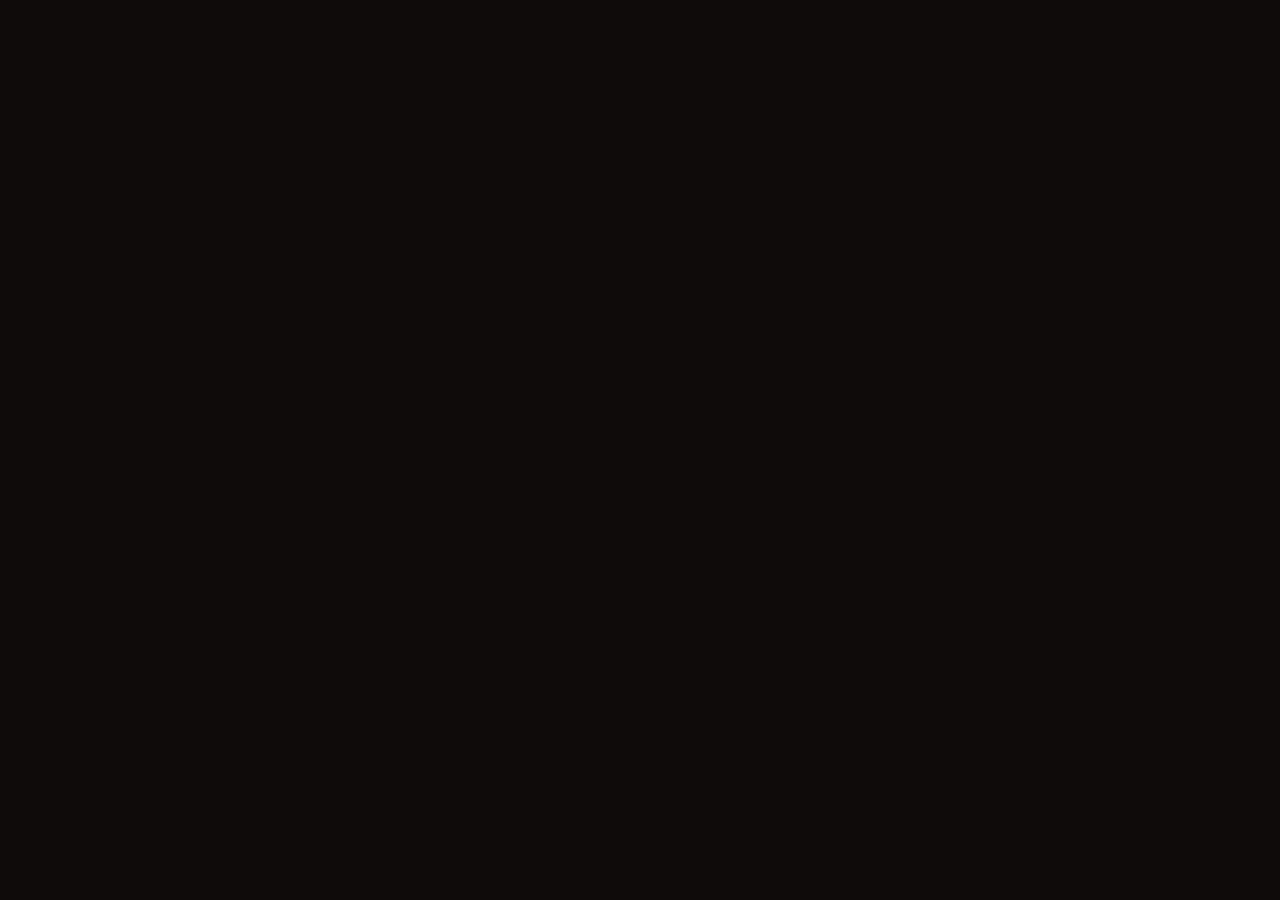
==== index.html @ 7482bf9f "scaffold: base CSS tokens, vendor libs, index.html skeleton" ====
<!doctype html>
<html lang="id">
<head>
  <meta charset="utf-8" />
  <meta name="viewport" content="width=device-width, initial-scale=1" />
  <title>Pedesan — Pedas yang bikin nagih</title>
  <meta name="description" content="Pedesan: usus, paru, babat, empal. Pedas legit, dari dapur Kediri." />
  <link rel="preconnect" href="https://fonts.googleapis.com" />
  <link rel="preconnect" href="https://fonts.gstatic.com" crossorigin />
  <link href="https://fonts.googleapis.com/css2?family=Anton&family=Inter:wght@400;500;600;700&display=swap" rel="stylesheet" />
  <link rel="stylesheet" href="vendor/locomotive-scroll.min.css" />
  <link rel="stylesheet" href="css/tokens.css" />
  <link rel="stylesheet" href="css/base.css" />
  <link rel="stylesheet" href="css/chat-widget.css" />
  <link rel="stylesheet" href="css/landing.css" />
</head>
<body>
  <main data-scroll-container>
    <!-- sections inserted by later tasks -->
  </main>

  <script src="vendor/gsap.min.js"></script>
  <script src="vendor/ScrollTrigger.min.js"></script>
  <script src="vendor/locomotive-scroll.min.js"></script>
  <script src="js/utils.js"></script>
  <script src="js/mock-data.js"></script>
  <script src="js/api.js"></script>
  <script src="js/store.js"></script>
  <script src="js/chat-widget.js"></script>
  <script src="js/landing.js"></script>
</body>
</html>
---- css/tokens.css ----
/* css/tokens.css — Pedesan brand tokens */
:root {
  /* Colors */
  --bg-0: #0e0b0a;             /* deep charcoal page */
  --bg-1: #181210;             /* elevated surface */
  --bg-2: #221916;             /* card */
  --fg-0: #f5efe6;             /* cream text */
  --fg-1: #cbbfae;             /* muted text */
  --fg-2: #8a7e6e;             /* dim text */
  --accent: #ff3b1f;           /* fiery red */
  --accent-2: #ffa41b;         /* ember orange */
  --danger: #ff3b30;
  --success: #2ecc71;
  --warning: #ffb020;
  --info: #3aa1ff;

  /* Spacing */
  --s-1: 4px; --s-2: 8px; --s-3: 12px; --s-4: 16px;
  --s-5: 24px; --s-6: 32px; --s-7: 48px; --s-8: 64px; --s-9: 96px;

  /* Radius */
  --r-1: 4px; --r-2: 8px; --r-3: 12px; --r-4: 20px; --r-full: 999px;

  /* Type scale */
  --fs-xs: 12px; --fs-sm: 14px; --fs-md: 16px; --fs-lg: 18px;
  --fs-xl: 22px; --fs-2xl: 28px; --fs-3xl: 40px; --fs-4xl: 64px; --fs-5xl: 112px;

  /* Fonts */
  --font-display: 'Anton', 'Bebas Neue', Impact, sans-serif;
  --font-body: 'Inter', system-ui, -apple-system, Segoe UI, Roboto, sans-serif;

  /* Layout */
  --container: 1200px;
  --z-nav: 50; --z-cart: 60; --z-chat: 70; --z-modal: 80;

  /* Motion */
  --ease-out: cubic-bezier(.2,.7,.2,1);
  --ease-spring: cubic-bezier(.34,1.56,.64,1);
  --d-fast: 150ms; --d-base: 300ms; --d-slow: 600ms;
}
---- css/base.css ----
/* css/base.css — reset, typography, utilities */
*, *::before, *::after { box-sizing: border-box; }
html, body { margin: 0; padding: 0; }
body {
  background: var(--bg-0);
  color: var(--fg-0);
  font-family: var(--font-body);
  font-size: var(--fs-md);
  line-height: 1.5;
  -webkit-font-smoothing: antialiased;
  overflow-x: hidden;
}
img, video { display: block; max-width: 100%; height: auto; }
button { font: inherit; color: inherit; cursor: pointer; }
a { color: inherit; text-decoration: none; }
h1, h2, h3, h4 { font-family: var(--font-display); font-weight: 400; letter-spacing: .02em; margin: 0; line-height: 1; }
p { margin: 0 0 var(--s-4); }

/* utilities */
.container { max-width: var(--container); margin: 0 auto; padding: 0 var(--s-5); }
.sr-only { position: absolute; width: 1px; height: 1px; padding: 0; margin: -1px; overflow: hidden; clip: rect(0,0,0,0); white-space: nowrap; border: 0; }
.btn {
  display: inline-flex; align-items: center; justify-content: center;
  padding: var(--s-3) var(--s-5); border-radius: var(--r-full); border: 0;
  background: var(--accent); color: #fff; font-weight: 600;
  transition: transform var(--d-fast) var(--ease-out), background var(--d-fast);
}
.btn:hover { background: var(--accent-2); }
.btn:active { transform: scale(.96); }
.btn--ghost { background: transparent; border: 1px solid var(--fg-2); color: var(--fg-0); }
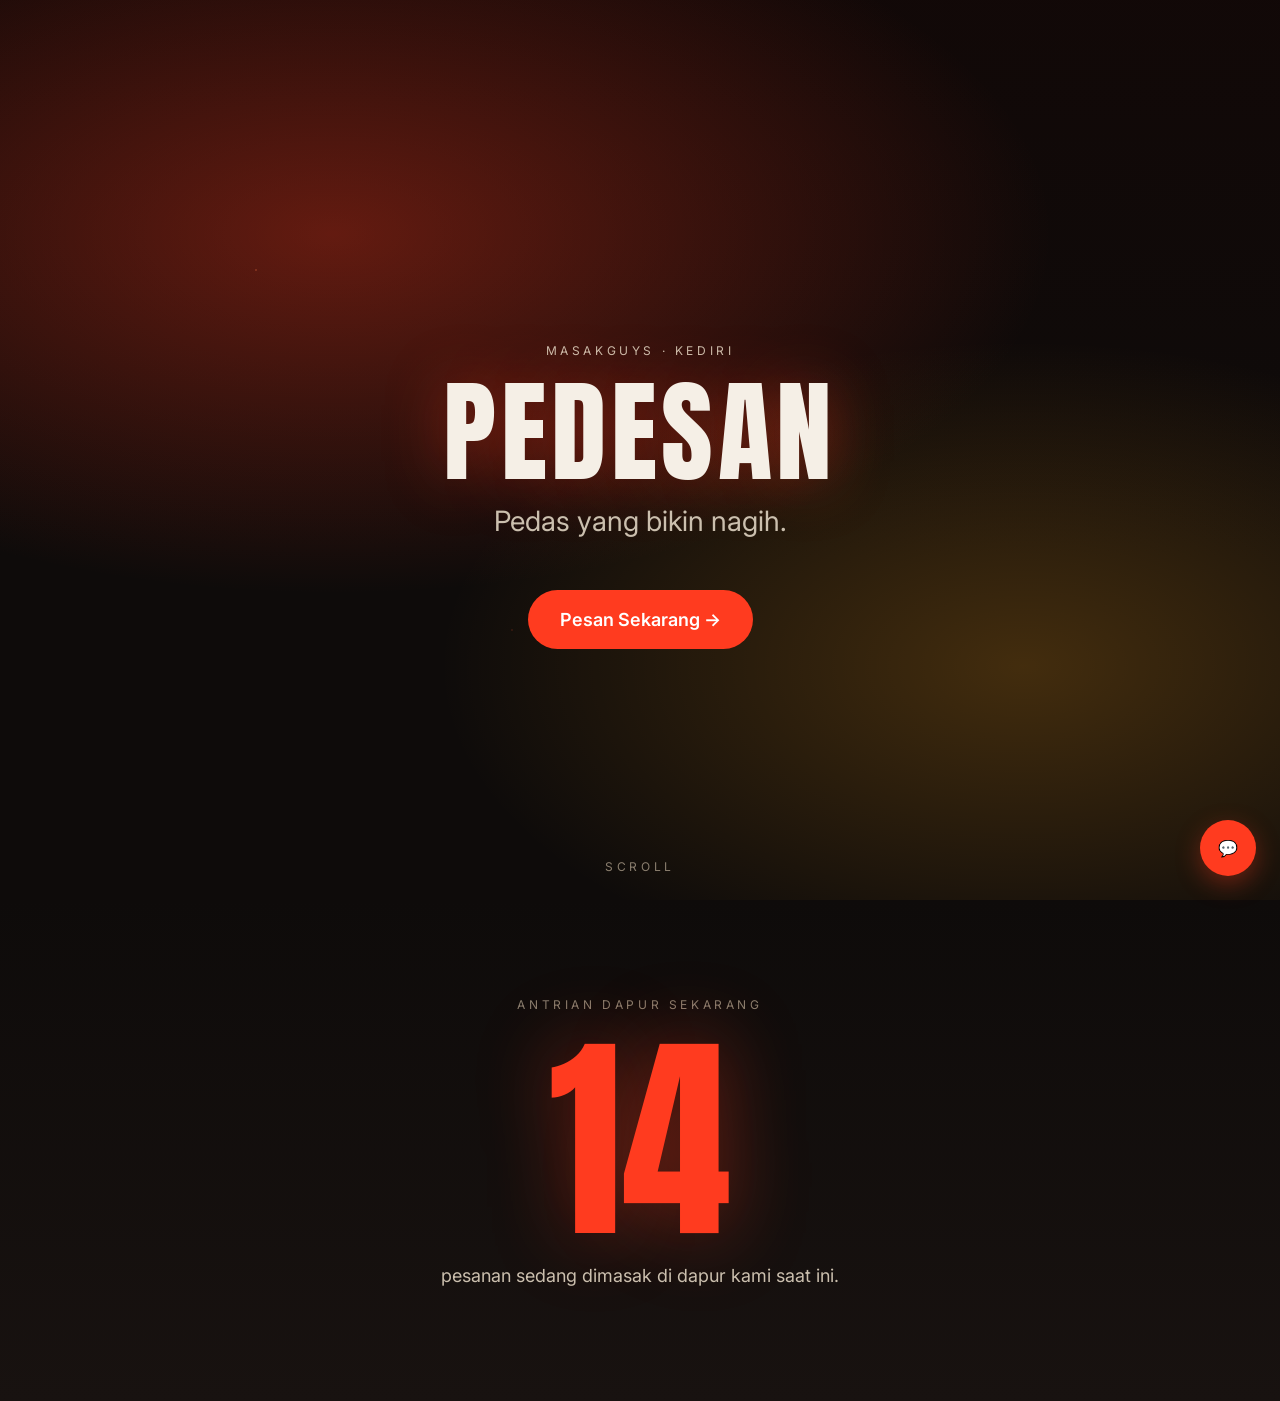
==== commit 872f58e3: "feat: landing hero + live queue counter with animated tick" ====
--- a/index.html
+++ b/index.html
@@ -16,7 +16,29 @@
 </head>
 <body>
   <main data-scroll-container>
-    <!-- sections inserted by later tasks -->
+
+    <!-- HERO -->
+    <section class="hero" data-scroll-section>
+      <div class="hero__bg" data-scroll data-scroll-speed="-3"></div>
+      <div class="hero__embers" aria-hidden="true"></div>
+      <div class="hero__inner container" data-scroll data-scroll-speed="1">
+        <p class="hero__eyebrow">MasakGuys · Kediri</p>
+        <h1 class="hero__title">PEDESAN</h1>
+        <p class="hero__tagline">Pedas yang bikin nagih.</p>
+        <a class="btn hero__cta" href="order.html">Pesan Sekarang →</a>
+      </div>
+      <div class="hero__scrollhint" aria-hidden="true">scroll</div>
+    </section>
+
+    <!-- LIVE QUEUE -->
+    <section class="queue" data-scroll-section>
+      <div class="container queue__inner">
+        <p class="queue__label">Antrian dapur sekarang</p>
+        <div class="queue__count" data-queue-count aria-live="polite">0</div>
+        <p class="queue__tag">pesanan sedang dimasak di dapur kami saat ini.</p>
+      </div>
+    </section>
+
   </main>
 
   <script src="vendor/gsap.min.js"></script>
--- a/css/chat-widget.css
+++ b/css/chat-widget.css
@@ -0,0 +1,56 @@
+/* css/chat-widget.css */
+.chat-fab {
+  position: fixed; right: var(--s-5); bottom: var(--s-5);
+  width: 56px; height: 56px; border-radius: 50%;
+  background: var(--accent); color: #fff;
+  display: grid; place-items: center;
+  box-shadow: 0 8px 24px rgba(255,59,31,.35);
+  z-index: var(--z-chat); border: 0;
+  transition: transform var(--d-fast) var(--ease-out);
+}
+.chat-fab:hover { transform: scale(1.06); }
+.chat-fab__badge {
+  position: absolute; top: -4px; right: -4px;
+  min-width: 22px; height: 22px; padding: 0 6px;
+  background: #fff; color: var(--accent);
+  border-radius: var(--r-full); font-size: var(--fs-xs); font-weight: 700;
+  display: grid; place-items: center;
+}
+.chat-fab.pulsing::after {
+  content: ''; position: absolute; inset: -6px; border-radius: 50%;
+  border: 2px solid var(--accent); animation: chat-pulse 1.2s ease-out infinite;
+}
+@keyframes chat-pulse { to { transform: scale(1.5); opacity: 0; } }
+
+.chat-panel {
+  position: fixed; right: var(--s-5); bottom: calc(var(--s-5) + 72px);
+  width: min(360px, calc(100vw - 32px)); height: min(520px, 70vh);
+  background: var(--bg-1); color: var(--fg-0);
+  border: 1px solid rgba(255,255,255,.08);
+  border-radius: var(--r-4); overflow: hidden;
+  display: none; flex-direction: column;
+  box-shadow: 0 24px 64px rgba(0,0,0,.5);
+  z-index: var(--z-chat);
+}
+.chat-panel.open { display: flex; }
+.chat-header {
+  padding: var(--s-4); background: var(--bg-2); border-bottom: 1px solid rgba(255,255,255,.06);
+  display: flex; align-items: center; justify-content: space-between;
+}
+.chat-header strong { font-family: var(--font-display); font-size: var(--fs-lg); letter-spacing: .04em; }
+.chat-header button { background: transparent; border: 0; color: var(--fg-1); font-size: 20px; }
+
+.chat-body { flex: 1; overflow-y: auto; padding: var(--s-4); display: flex; flex-direction: column; gap: var(--s-2); }
+.chat-msg { max-width: 80%; padding: var(--s-3) var(--s-4); border-radius: var(--r-3); font-size: var(--fs-sm); line-height: 1.4; }
+.chat-msg.me  { align-self: flex-end; background: var(--accent); color: #fff; border-bottom-right-radius: var(--s-1); }
+.chat-msg.admin { align-self: flex-start; background: var(--bg-2); color: var(--fg-0); border-bottom-left-radius: var(--s-1); }
+.chat-msg__ts { display: block; font-size: 10px; opacity: .6; margin-top: 2px; }
+
+.chat-form { display: flex; gap: var(--s-2); padding: var(--s-3); border-top: 1px solid rgba(255,255,255,.06); }
+.chat-form input { flex: 1; padding: var(--s-3); border-radius: var(--r-full); border: 1px solid rgba(255,255,255,.1); background: var(--bg-2); color: var(--fg-0); }
+.chat-form button { border-radius: var(--r-full); padding: 0 var(--s-4); background: var(--accent); color: #fff; border: 0; }
+
+.chat-identity { padding: var(--s-4); }
+.chat-identity label { display: block; font-size: var(--fs-sm); margin-bottom: var(--s-1); color: var(--fg-1); }
+.chat-identity input { width: 100%; margin-bottom: var(--s-3); padding: var(--s-3); border-radius: var(--r-2); border: 1px solid rgba(255,255,255,.1); background: var(--bg-2); color: var(--fg-0); }
+.chat-identity button { width: 100%; padding: var(--s-3); border-radius: var(--r-full); background: var(--accent); color: #fff; border: 0; font-weight: 600; }
--- a/css/landing.css
+++ b/css/landing.css
@@ -0,0 +1,45 @@
+/* css/landing.css */
+.hero {
+  position: relative; min-height: 100vh;
+  display: grid; place-items: center;
+  overflow: hidden; isolation: isolate;
+}
+.hero__bg {
+  position: absolute; inset: -10% -10% -10% -10%;
+  background:
+    radial-gradient(1200px 600px at 30% 30%, rgba(255,59,31,.35), transparent 60%),
+    radial-gradient(900px 500px at 75% 70%, rgba(255,164,27,.22), transparent 65%),
+    linear-gradient(180deg, #120807 0%, #0e0b0a 60%);
+  z-index: -2;
+}
+.hero__embers {
+  position: absolute; inset: 0; z-index: -1; pointer-events: none;
+  background-image: radial-gradient(2px 2px at 20% 30%, #ff6a3d, transparent 60%),
+                    radial-gradient(1px 1px at 70% 80%, #ffa41b, transparent 60%),
+                    radial-gradient(1.5px 1.5px at 40% 70%, #ff3b1f, transparent 60%),
+                    radial-gradient(1px 1px at 85% 15%, #ff8f6d, transparent 60%);
+  opacity: .55; mix-blend-mode: screen; animation: embers 6s linear infinite;
+}
+@keyframes embers { from { background-position: 0 0, 0 0, 0 0, 0 0; } to { background-position: 0 -400px, 0 -600px, 0 -500px, 0 -700px; } }
+
+.hero__inner { text-align: center; max-width: 900px; padding-top: 10vh; }
+.hero__eyebrow { color: var(--fg-1); letter-spacing: .3em; text-transform: uppercase; font-size: var(--fs-xs); }
+.hero__title {
+  font-size: clamp(72px, 16vw, var(--fs-5xl));
+  letter-spacing: .04em; color: var(--fg-0);
+  text-shadow: 0 2px 60px rgba(255,59,31,.4);
+  margin: var(--s-4) 0 var(--s-3);
+}
+.hero__tagline { font-size: clamp(var(--fs-lg), 2.2vw, var(--fs-2xl)); color: var(--fg-1); margin-bottom: var(--s-7); }
+.hero__cta { padding: var(--s-4) var(--s-6); font-size: var(--fs-lg); }
+.hero__scrollhint {
+  position: absolute; bottom: var(--s-5); left: 50%; transform: translateX(-50%);
+  font-size: var(--fs-xs); letter-spacing: .3em; text-transform: uppercase; color: var(--fg-2);
+  animation: nudge 2s ease-in-out infinite;
+}
+@keyframes nudge { 50% { transform: translate(-50%, 6px); } }
+
+.queue { padding: var(--s-9) 0; background: linear-gradient(180deg, var(--bg-0), var(--bg-1)); text-align: center; }
+.queue__label { text-transform: uppercase; letter-spacing: .3em; color: var(--fg-2); font-size: var(--fs-xs); margin-bottom: var(--s-4); }
+.queue__count { font-family: var(--font-display); font-size: clamp(96px, 18vw, 220px); line-height: 1; color: var(--accent); text-shadow: 0 0 80px rgba(255,59,31,.4); }
+.queue__tag { color: var(--fg-1); margin-top: var(--s-3); font-size: var(--fs-lg); }
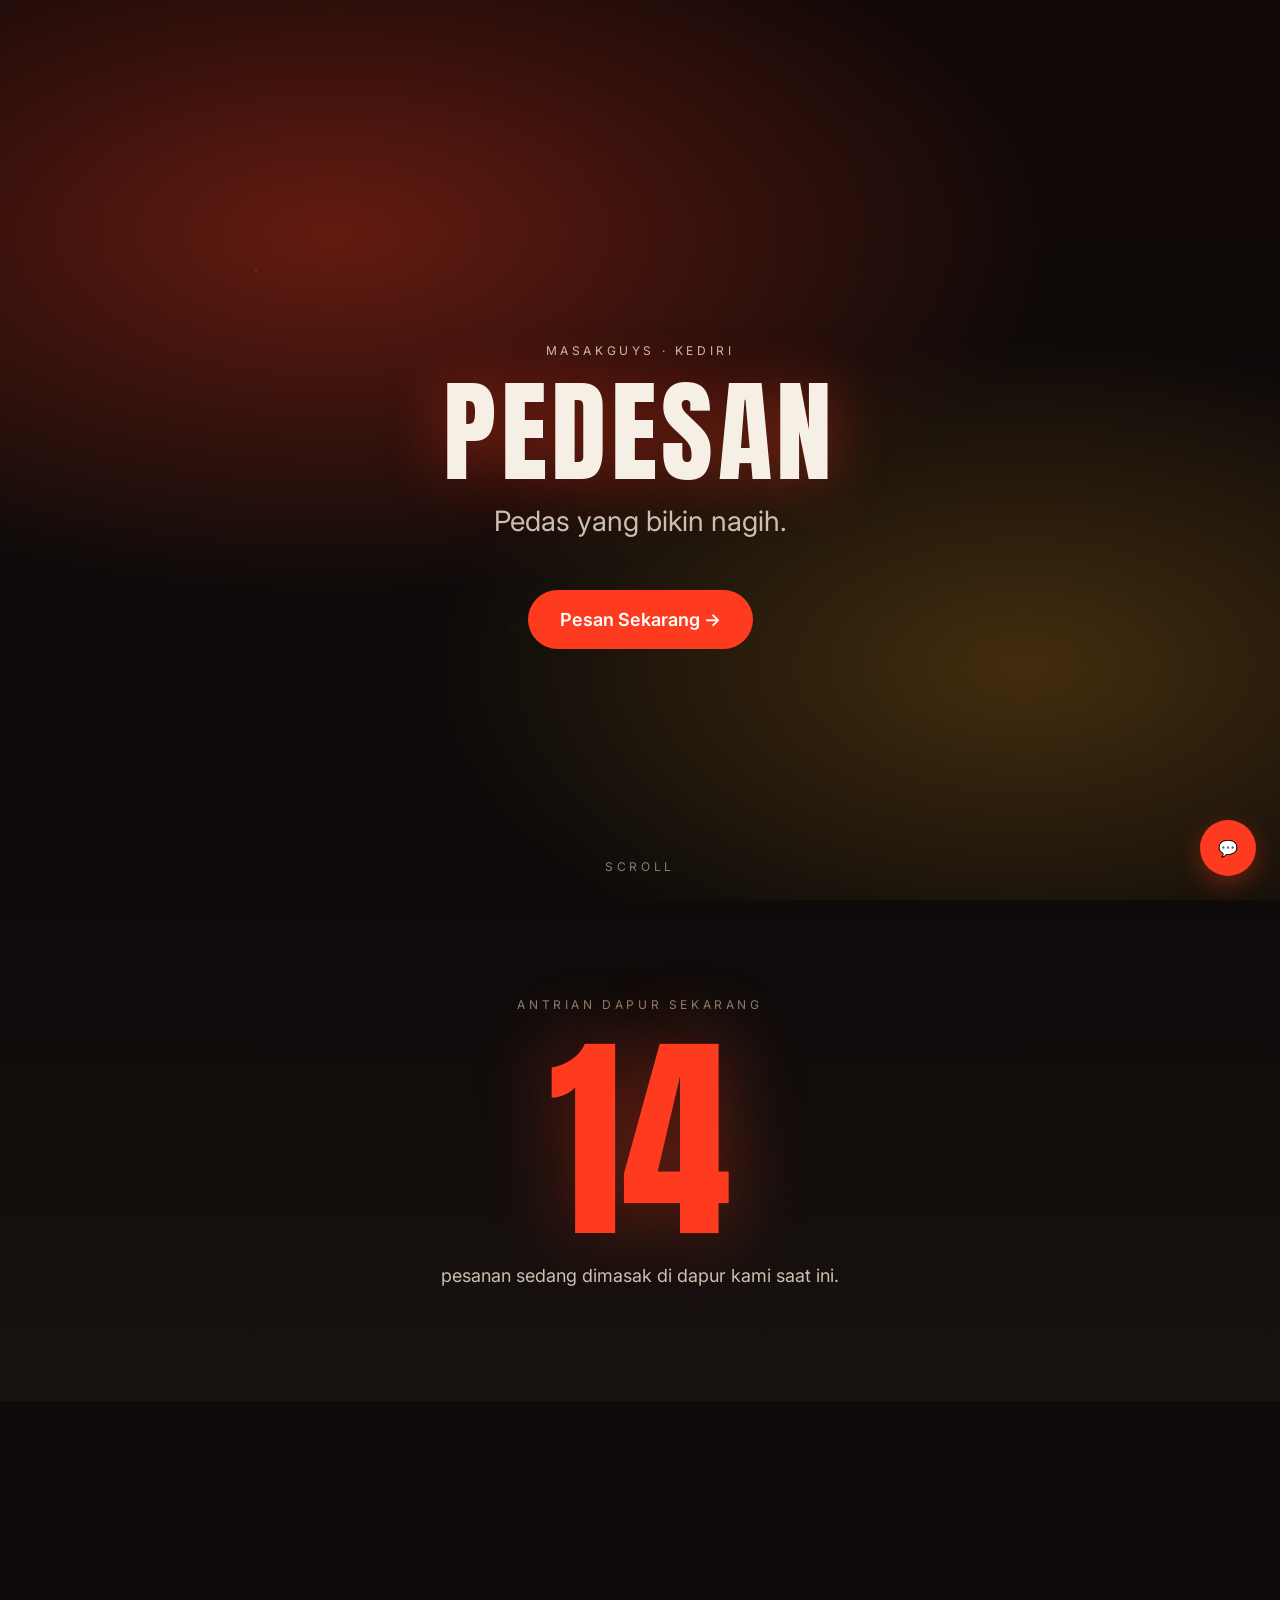
==== commit 84782503: "feat: landing menu highlights rail" ====
--- a/index.html
+++ b/index.html
@@ -39,6 +39,17 @@
       </div>
     </section>
 
+    <!-- MENU HIGHLIGHTS -->
+    <section class="highlights" data-scroll-section>
+      <div class="container">
+        <header class="highlights__head">
+          <p class="eyebrow">Menu</p>
+          <h2 class="highlights__title">Yang paling dicari.</h2>
+        </header>
+        <div class="highlights__rail" data-highlights-rail></div>
+      </div>
+    </section>
+
   </main>
 
   <script src="vendor/gsap.min.js"></script>
--- a/css/landing.css
+++ b/css/landing.css
@@ -43,3 +43,22 @@
 .queue__label { text-transform: uppercase; letter-spacing: .3em; color: var(--fg-2); font-size: var(--fs-xs); margin-bottom: var(--s-4); }
 .queue__count { font-family: var(--font-display); font-size: clamp(96px, 18vw, 220px); line-height: 1; color: var(--accent); text-shadow: 0 0 80px rgba(255,59,31,.4); }
 .queue__tag { color: var(--fg-1); margin-top: var(--s-3); font-size: var(--fs-lg); }
+.eyebrow { text-transform: uppercase; letter-spacing: .3em; color: var(--fg-2); font-size: var(--fs-xs); }
+.highlights { padding: var(--s-9) 0; background: var(--bg-1); }
+.highlights__head { display: flex; justify-content: space-between; align-items: end; margin-bottom: var(--s-6); gap: var(--s-4); flex-wrap: wrap; }
+.highlights__title { font-size: clamp(var(--fs-3xl), 6vw, 96px); color: var(--fg-0); }
+.highlights__rail { display: flex; gap: var(--s-5); overflow-x: auto; scroll-snap-type: x mandatory; padding: var(--s-3) 0 var(--s-6); scrollbar-width: thin; }
+.highlights__rail::-webkit-scrollbar { height: 8px; }
+.highlights__rail::-webkit-scrollbar-thumb { background: var(--accent); border-radius: var(--r-full); }
+.highlight-card {
+  flex: 0 0 320px; aspect-ratio: 3 / 4; scroll-snap-align: start;
+  background: var(--bg-2); border-radius: var(--r-4); overflow: hidden;
+  position: relative; isolation: isolate;
+  transition: transform var(--d-base) var(--ease-out);
+}
+.highlight-card:hover { transform: translateY(-6px) rotateZ(-.5deg); }
+.highlight-card img { width: 100%; height: 60%; object-fit: cover; }
+.highlight-card__body { padding: var(--s-4) var(--s-5); }
+.highlight-card__nama { font-family: var(--font-display); font-size: var(--fs-2xl); letter-spacing: .02em; }
+.highlight-card__desc { color: var(--fg-1); font-size: var(--fs-sm); margin-top: var(--s-2); min-height: 3em; }
+.highlight-card__price { margin-top: var(--s-4); color: var(--accent-2); font-weight: 700; font-size: var(--fs-lg); }
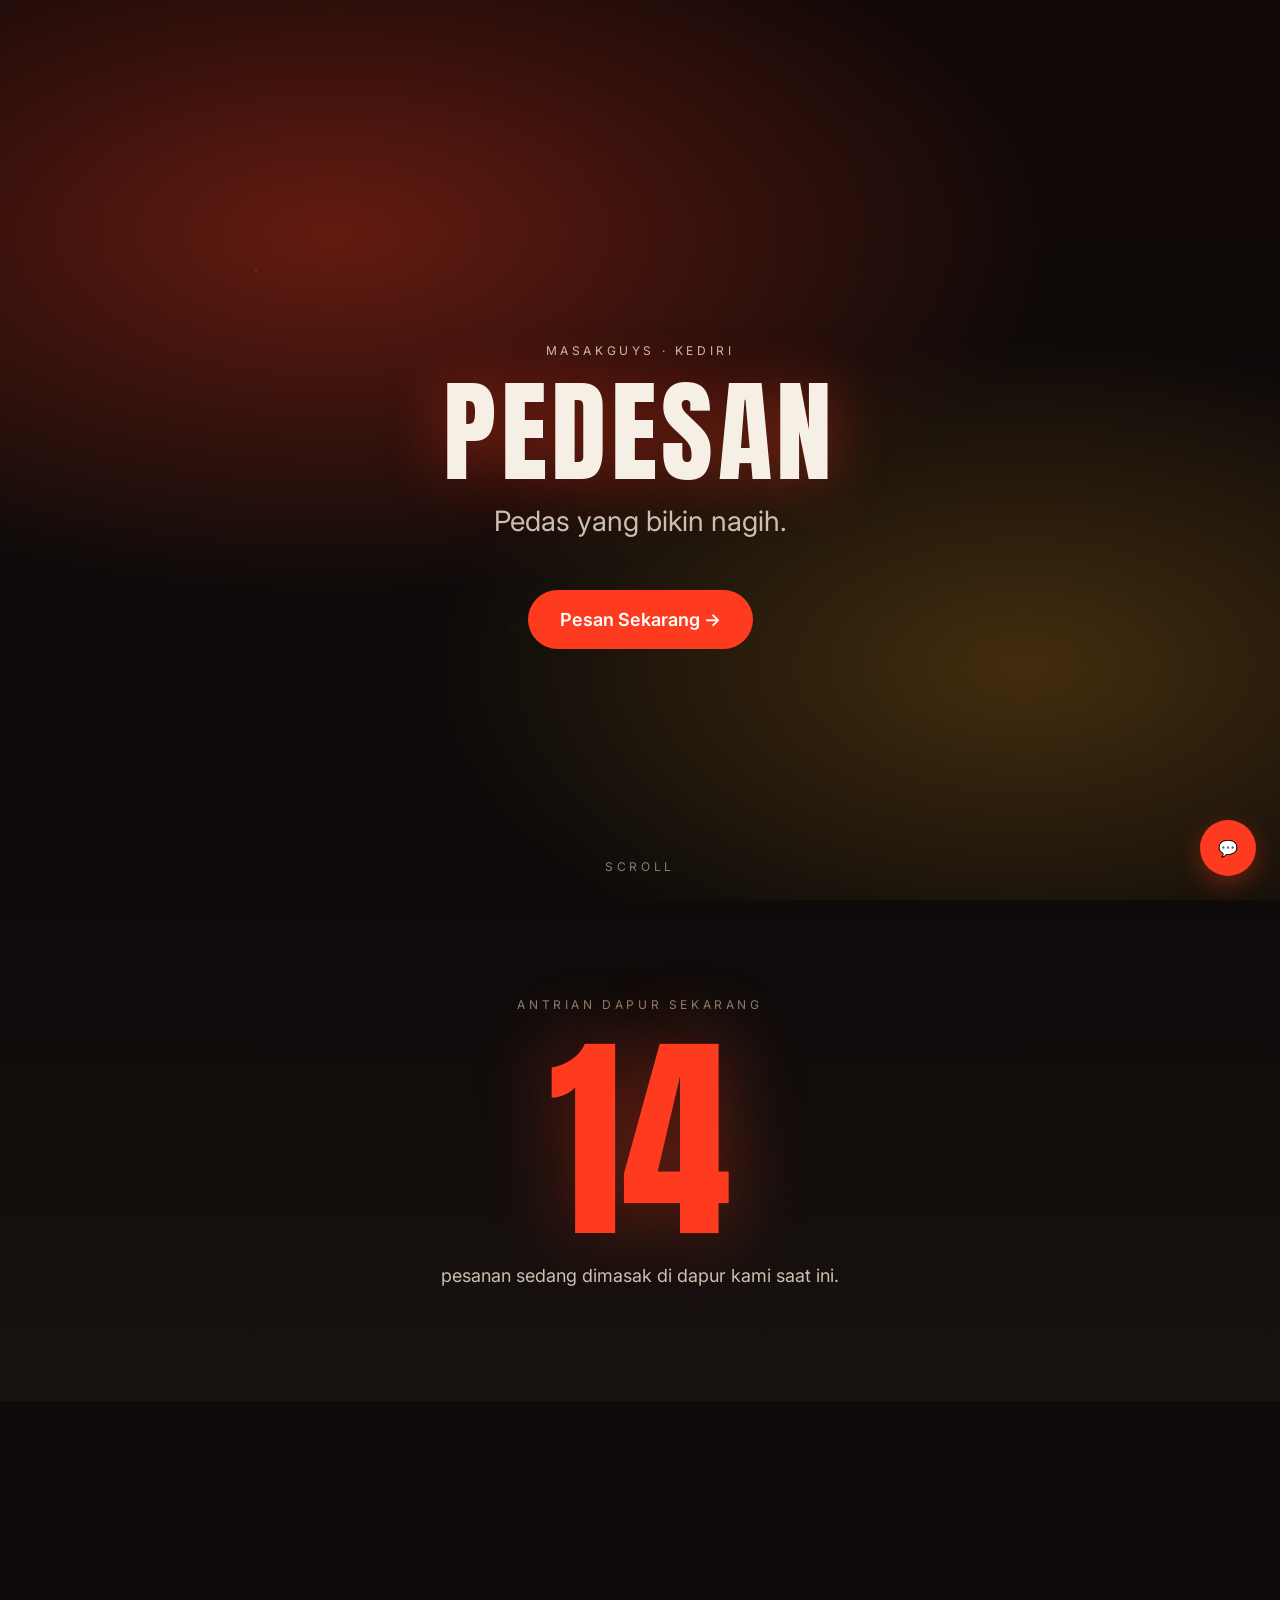
==== commit 5ad578b2: "feat: Masak dengan Hati pinned-scroll 3-panel story" ====
--- a/index.html
+++ b/index.html
@@ -50,6 +50,27 @@
       </div>
     </section>
 
+    <!-- MASAK DENGAN HATI -->
+    <section class="story" data-scroll-section>
+      <div class="story__pin" data-story-pin>
+        <article class="story__panel is-active" data-panel="0">
+          <p class="eyebrow">Sourcing lokal</p>
+          <h2>Bahan segar dari pasar Kediri.</h2>
+          <p>Tiap pagi kami pilih bahan terbaik dari pasar lokal.</p>
+        </article>
+        <article class="story__panel" data-panel="1">
+          <p class="eyebrow">Dapur bersih</p>
+          <h2>Standar higienis, tiap hari.</h2>
+          <p>Ceklis kebersihan harian, dari wajan sampai lantai.</p>
+        </article>
+        <article class="story__panel" data-panel="2">
+          <p class="eyebrow">Komunitas</p>
+          <h2>Dari dapur satu, untuk seluruh kota.</h2>
+          <p>Satu dapur, banyak brand, diantar ke penjuru Kediri.</p>
+        </article>
+      </div>
+    </section>
+
   </main>
 
   <script src="vendor/gsap.min.js"></script>
--- a/css/landing.css
+++ b/css/landing.css
@@ -62,3 +62,14 @@
 .highlight-card__nama { font-family: var(--font-display); font-size: var(--fs-2xl); letter-spacing: .02em; }
 .highlight-card__desc { color: var(--fg-1); font-size: var(--fs-sm); margin-top: var(--s-2); min-height: 3em; }
 .highlight-card__price { margin-top: var(--s-4); color: var(--accent-2); font-weight: 700; font-size: var(--fs-lg); }
+.story { background: var(--bg-0); }
+.story__pin { position: relative; height: 300vh; }
+.story__panel {
+  position: sticky; top: 0; height: 100vh; display: grid; place-items: center;
+  padding: 0 var(--s-6); text-align: center;
+  opacity: 0; transition: opacity var(--d-slow) var(--ease-out);
+  pointer-events: none;
+}
+.story__panel.is-active { opacity: 1; pointer-events: auto; }
+.story__panel h2 { font-size: clamp(var(--fs-3xl), 8vw, 140px); max-width: 15ch; margin: var(--s-4) auto var(--s-5); }
+.story__panel p { max-width: 40ch; margin: 0 auto; color: var(--fg-1); font-size: var(--fs-lg); }
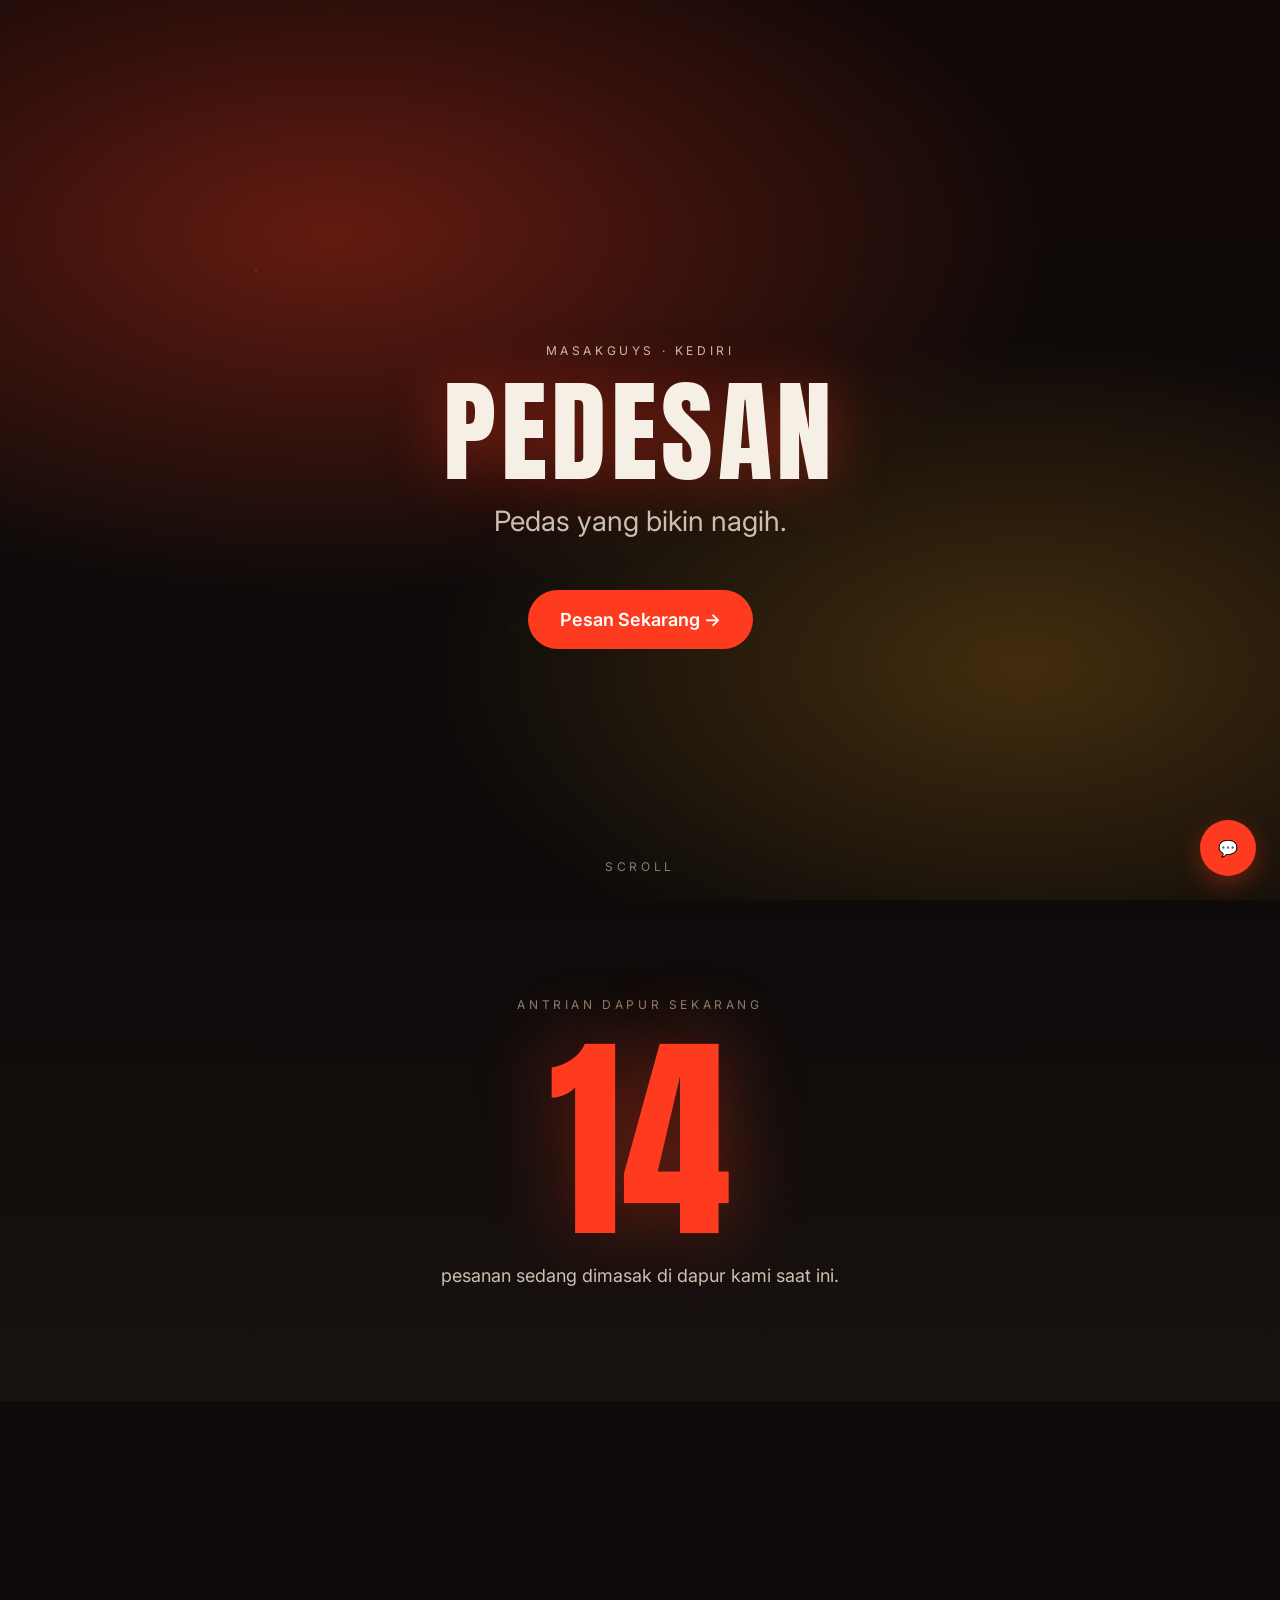
==== commit 8868a009: "feat: landing video band + CTA band" ====
--- a/index.html
+++ b/index.html
@@ -71,6 +71,27 @@
       </div>
     </section>
 
+    <!-- VIDEO -->
+    <section class="videoband" data-scroll-section>
+      <video class="videoband__v" autoplay muted loop playsinline
+             poster="1.png">
+        <!-- Real video file can be dropped here later; poster is the fallback -->
+      </video>
+      <div class="videoband__overlay container">
+        <p class="eyebrow">Dapur kami</p>
+        <h2>Lihat dapurnya.</h2>
+        <p class="videoband__lead">Wok menyala, bumbu menari, pesananmu lahir di sini.</p>
+      </div>
+    </section>
+
+    <!-- CTA BAND -->
+    <section class="ctaband" data-scroll-section>
+      <div class="container ctaband__inner">
+        <h2>Lapar? Pesan sekarang.</h2>
+        <a class="btn btn--lg" href="order.html">Buka Menu →</a>
+      </div>
+    </section>
+
   </main>
 
   <script src="vendor/gsap.min.js"></script>
--- a/css/landing.css
+++ b/css/landing.css
@@ -73,3 +73,13 @@
 .story__panel.is-active { opacity: 1; pointer-events: auto; }
 .story__panel h2 { font-size: clamp(var(--fs-3xl), 8vw, 140px); max-width: 15ch; margin: var(--s-4) auto var(--s-5); }
 .story__panel p { max-width: 40ch; margin: 0 auto; color: var(--fg-1); font-size: var(--fs-lg); }
+.videoband { position: relative; min-height: 90vh; display: grid; place-items: center; overflow: hidden; }
+.videoband__v { position: absolute; inset: 0; width: 100%; height: 100%; object-fit: cover; z-index: -1; filter: brightness(.45) saturate(1.1); }
+.videoband__overlay { text-align: center; max-width: 900px; padding: var(--s-9) 0; }
+.videoband__overlay h2 { font-size: clamp(var(--fs-3xl), 9vw, 160px); }
+.videoband__lead { color: var(--fg-1); font-size: var(--fs-lg); margin-top: var(--s-4); }
+
+.ctaband { padding: var(--s-9) 0; background: linear-gradient(180deg, var(--bg-1), var(--bg-0)); }
+.ctaband__inner { display: flex; flex-direction: column; gap: var(--s-5); align-items: center; text-align: center; }
+.ctaband h2 { font-size: clamp(var(--fs-3xl), 7vw, 120px); }
+.btn--lg { padding: var(--s-4) var(--s-7); font-size: var(--fs-lg); }
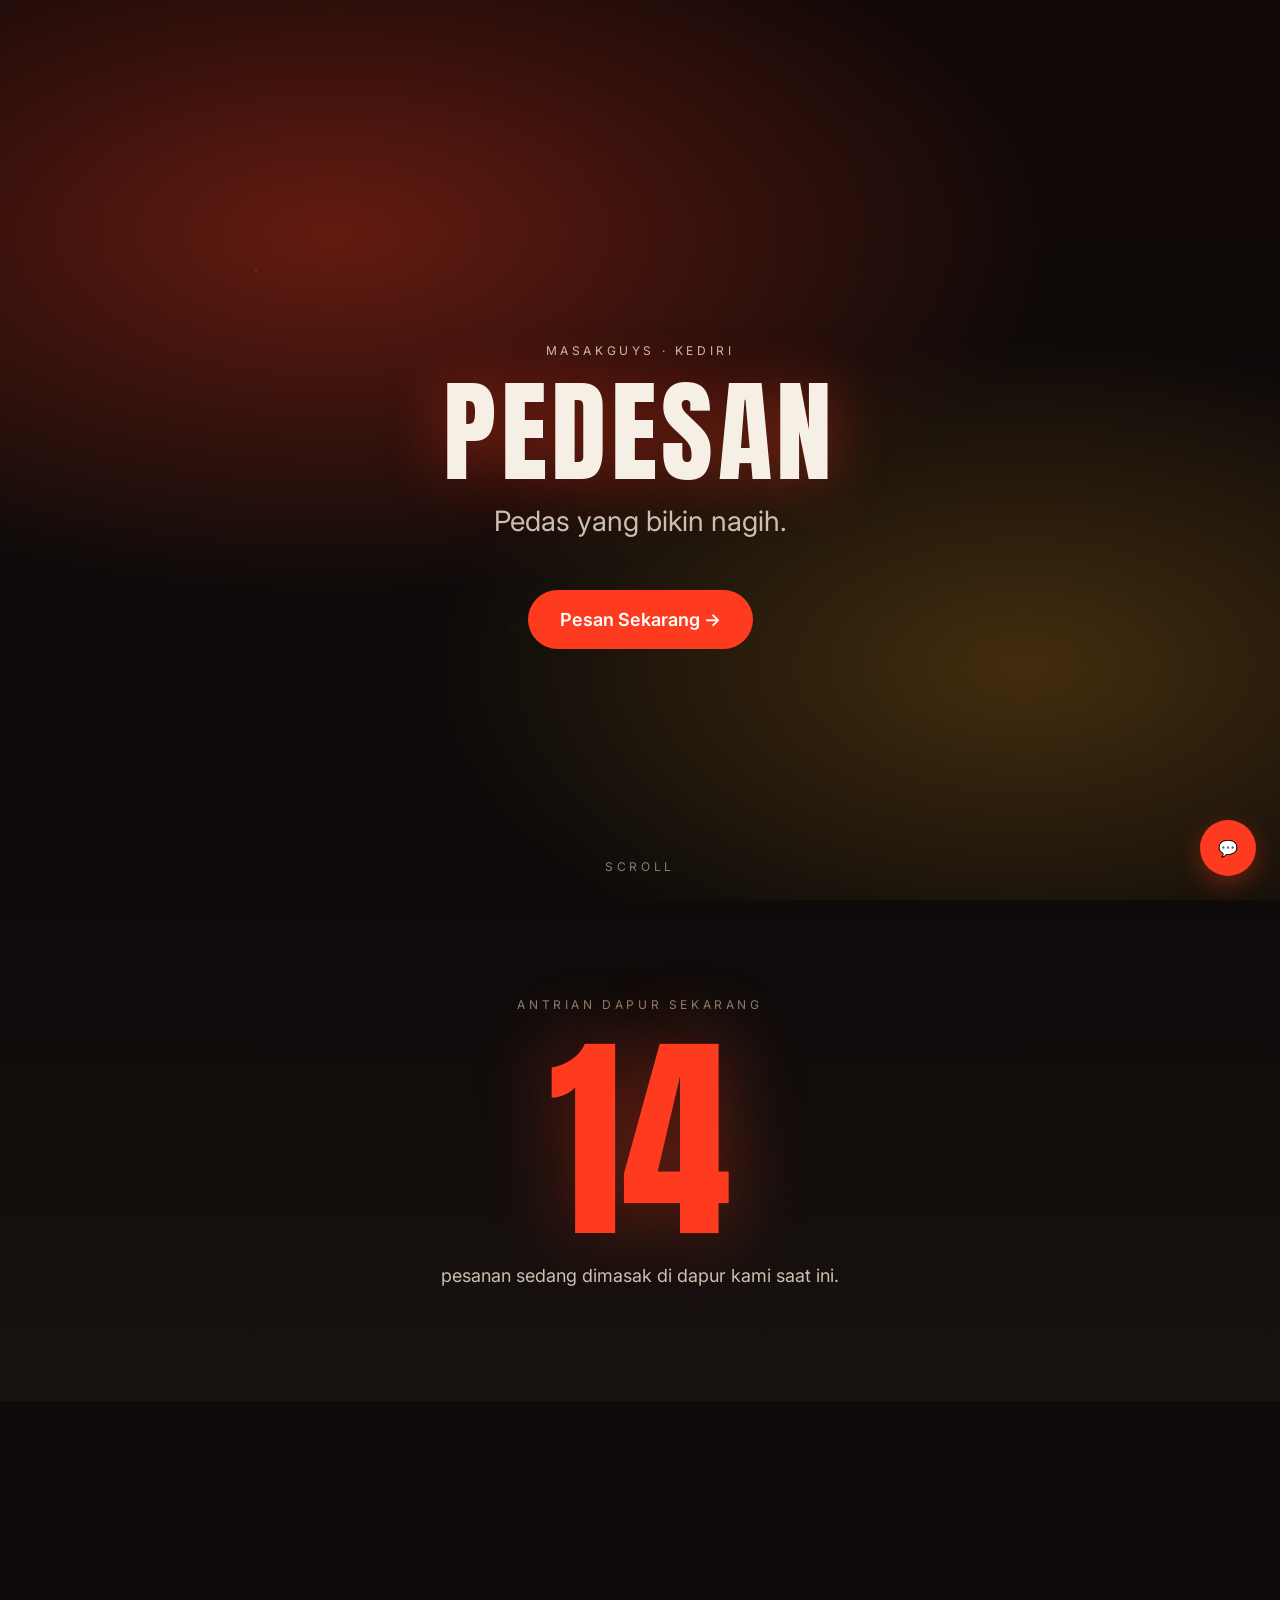
==== commit 3a0cfa49: "feat: landing minimal footer (kritik-saran + chat trigger)" ====
--- a/index.html
+++ b/index.html
@@ -92,6 +92,34 @@
       </div>
     </section>
 
+    <!-- FOOTER: kritik & saran + chat trigger only -->
+    <footer class="footer" data-scroll-section>
+      <div class="container footer__grid">
+        <section class="footer__feedback">
+          <h3>Kritik & Saran</h3>
+          <form data-feedback-form class="feedback-form">
+            <label>Nama <span class="opt">(opsional)</span>
+              <input type="text" name="nama" />
+            </label>
+            <label>WhatsApp <span class="opt">(opsional)</span>
+              <input type="tel" name="wa" />
+            </label>
+            <label>Pesan <span class="req">*</span>
+              <textarea name="pesan" required rows="4"></textarea>
+            </label>
+            <button class="btn" type="submit">Kirim</button>
+            <p class="feedback-form__ok" hidden>Terima kasih! Masukanmu sudah masuk ke admin.</p>
+          </form>
+        </section>
+        <section class="footer__chat">
+          <h3>Butuh bantuan langsung?</h3>
+          <p>Tim admin kami siap menjawab kapan saja.</p>
+          <button class="btn btn--ghost" data-open-chat>Chat Admin</button>
+        </section>
+      </div>
+      <p class="footer__fine">© MasakGuys · Pedesan · Kediri</p>
+    </footer>
+
   </main>
 
   <script src="vendor/gsap.min.js"></script>
--- a/css/landing.css
+++ b/css/landing.css
@@ -83,3 +83,19 @@
 .ctaband__inner { display: flex; flex-direction: column; gap: var(--s-5); align-items: center; text-align: center; }
 .ctaband h2 { font-size: clamp(var(--fs-3xl), 7vw, 120px); }
 .btn--lg { padding: var(--s-4) var(--s-7); font-size: var(--fs-lg); }
+.footer { padding: var(--s-9) 0 var(--s-6); background: var(--bg-1); border-top: 1px solid rgba(255,255,255,.06); }
+.footer__grid { display: grid; gap: var(--s-7); grid-template-columns: 1.4fr 1fr; }
+@media (max-width: 720px) { .footer__grid { grid-template-columns: 1fr; } }
+.footer h3 { font-family: var(--font-display); font-size: var(--fs-2xl); letter-spacing: .02em; margin-bottom: var(--s-4); }
+.feedback-form { display: flex; flex-direction: column; gap: var(--s-3); max-width: 520px; }
+.feedback-form label { display: flex; flex-direction: column; gap: var(--s-1); color: var(--fg-1); font-size: var(--fs-sm); }
+.feedback-form .opt { color: var(--fg-2); font-size: var(--fs-xs); }
+.feedback-form .req { color: var(--accent); }
+.feedback-form input, .feedback-form textarea {
+  padding: var(--s-3); border-radius: var(--r-2);
+  background: var(--bg-2); color: var(--fg-0);
+  border: 1px solid rgba(255,255,255,.08); font: inherit;
+}
+.feedback-form__ok { color: var(--success); }
+.footer__chat p { color: var(--fg-1); }
+.footer__fine { text-align: center; color: var(--fg-2); font-size: var(--fs-xs); margin-top: var(--s-7); }
